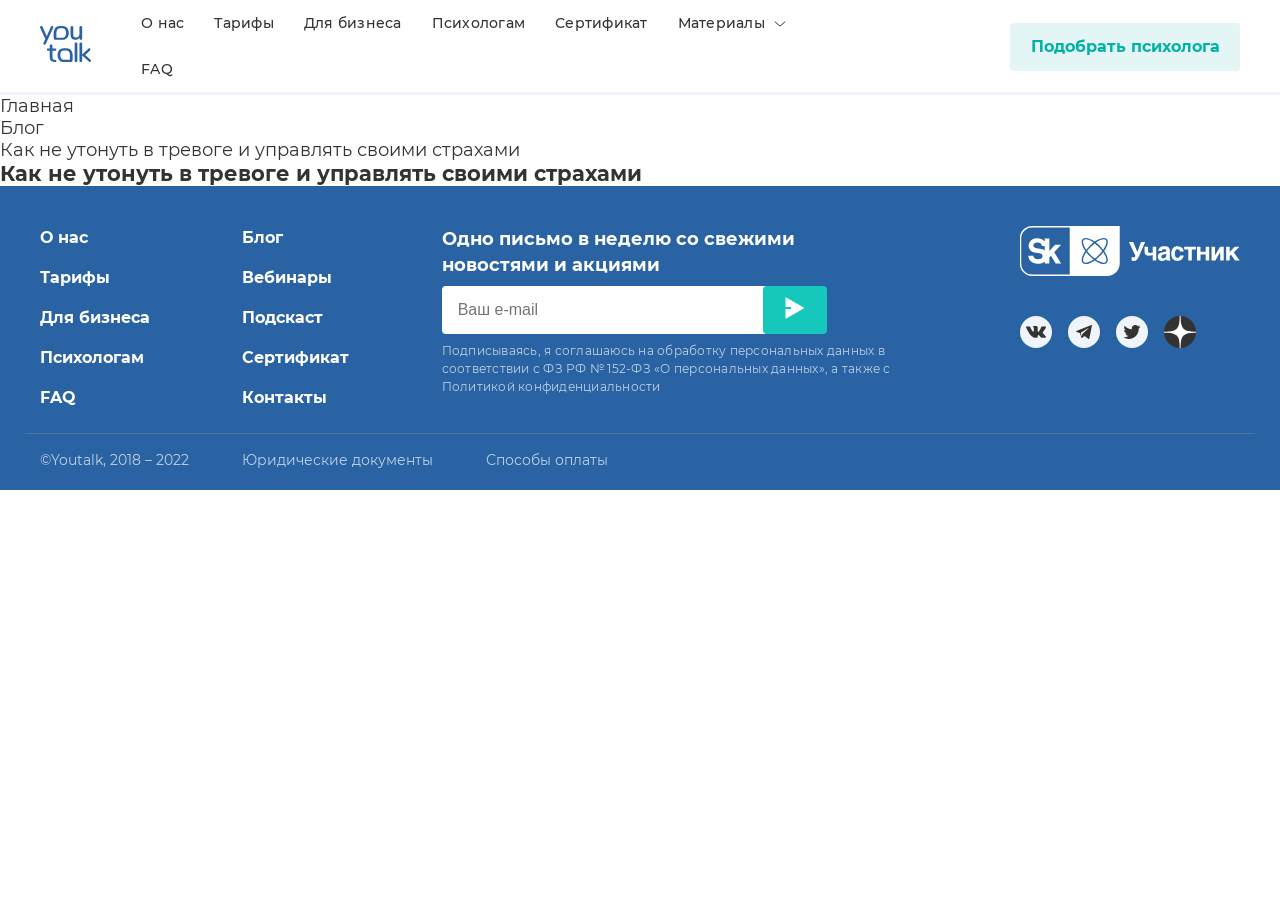
==== article_page/index.html @ 8a942f4f "7" ====
<!DOCTYPE html>
<html lang="ru">
  <head>
    <meta charset="UTF-8" />
    <meta http-equiv="X-UA-Compatible" content="IE=edge" />
    <meta name="viewport" content="width=device-width, initial-scale=1.0" />
    <link rel="stylesheet" href="fonts/fonts.css">
    <link rel="stylesheet" href="styles/global.css">
    <link rel="stylesheet" href="styles/style.css">
    <title>You Talk - блог о психологии</title>
  </head>
  <body>
    <header> 
      <div class="header-container content-container">
        <a href="#" class="header-logo">
        <img src="./images/logo.svg" alt="Логотип" class="header-logo__img">
      </a>
      <nav class="navigation__link-list">
        <ul class="link-list">
          <li class="link-list__item">
            <a href="#" class="link-list__link">О нас</a>
          </li>
          <li class="link-list__item">
            <a href="#" class="link-list__link">Тарифы</a>
          </li>
          <li class="link-list__item">
            <a href="#" class="link-list__link">Для бизнеса</a>
          </li>
          <li class="link-list__item">
            <a href="#" class="link-list__link">Психологам</a>
          </li>
          <li class="link-list__item">
            <a href="#" class="link-list__link">Сертификат</a>
          </li>
          <li class="link-list__item item-btn">
            <a href="#" class="link-list__link ">Материалы</a>
            <img src="./images/arrow-down.svg" alt="" class="link-list__arrow-down">
          </li>
          <li class="link-list__item">
            <a href="#" class="link-list__link">FAQ</a>
          </li>
        </ul>
      </nav>
      <button class="burger-btn" aria-label="Открыть">
        <img src="./images/burger-icon.svg" alt="" class="burger-icon">
      </button>
      <a href="" class="header-btn">Подобрать психолога</a>
      </div>
    </header>
    <section class="content-section">
      <article class="article-section">
        <div class="article-section__nav-text">
          <p class="article__nav-text">Главная</p>
          <p class="article__nav-text">Блог</p>
          <p class="article__nav-text">Как не утонуть в тревоге и управлять своими страхами</p>
        </div>
        <h1 class="article-section__title">Как не утонуть в тревоге и управлять своими страхами</h1>
      </article>
      <aside class="aside__section"></aside>
    </section>
    <footer class="footer">
      <div class="footer__content-container content-container">
        <div class="link-list-box left-link-list-box">
          <ul class="footer-link-list">
            <li class="link-list__item footer-link">
              <a href="#" class="footer__link">О нас</a>
            </li>
            <li class="link-list__item footer-link">
              <a href="#" class="footer__link">Тарифы</a>
            </li>
            <li class="link-list__item footer-link">
              <a href="#" class="footer__link">Для бизнеса</a>
            </li>
            <li class="link-list__item footer-link">
              <a href="#" class="footer__link">Психологам</a>
            </li>
            <li class="link-list__item footer-link">
              <a href="#" class="footer__link">FAQ</a>
            </li>
          </ul>
        </div>
        <div class="link-list-box last-link-list-box">
          <ul class="footer-link-list">
            <li class="link-list__item footer-link">
              <a href="#" class="footer__link">Блог</a>
            </li>
            <li class="link-list__item footer-link">
              <a href="#" class="footer__link">Вебинары</a>
            </li>
            <li class="link-list__item footer-link">
              <a href="#" class="footer__link">Подскаст</a>
            </li>
            <li class="link-list__item footer-link">
              <a href="#" class="footer__link">Сертификат</a>
            </li>
            <li class="link-list__item footer-link">
              <a href="#" class="footer__link">Контакты</a>
            </li>
          </ul>
        </div>
        <div class="mail-box">
          <h3 class="footer-title">Одно письмо в неделю со свежими новостями и акциями</h3>
          <form class="email-form">
            <div class="form-group">
              <input type="email" id="email" name="email" placeholder="Ваш e-mail" required>
              <button class="footer-submit-btn" type="submit">
                <img class="input-img" src="./images/footer-btn.svg" alt="">
              </button>
            </div>
          </form>
          <p class="footer-text">Подписываясь, я соглашаюсь на обработку персональных данных в соответствии с ФЗ РФ № 152-ФЗ «О персональных данных», а также с Политикой конфиденциальности</p>
          </div>
        <div class="about-us">
          <div class="about-us__logo-box">
            <img src="./images/footer-logo.svg" alt="Логотип" class="logo-box__img">
            <img src="./images/logo-box__text.svg" alt="" class="logo-box__text">
          </div>
          <div class="about-us__social-medias">
            <img src="./images/logo-vk.svg" alt="Логотип ВКонтакте" class="social-medias__logo">
            <img src="./images/logo-tg.svg" alt="Логотип Телеграм" class="social-medias__logo">
            <img src="./images/logo-twitter.svg" alt="Логотип Твиттер" class="social-medias__logo">
            <img src="./images/logo-yandex.svg" alt="Логотип Яндекс" class="social-medias__logo">
          </div>
        </div>
      </div>
      <div class="bottom-box content-container">
          <a href="#" class="bottom-box__text">©Youtalk, 2018 – 2022</a>
          <a href="#" class="bottom-box__text">Юридические документы</a>
          <a href="#" class="bottom-box__text">Способы оплаты</a>
        </div>
    </footer>
  </body>
</html>
---- article_page/fonts/fonts.css ----
@font-face {
  font-family: "Montserrat";
  src:
    url(./Montserrat-Regular.ttf) format('truetype');
  font-weight: 400;
  font-display: swap;
}

@font-face {
  font-family: "Montserrat";
  src:
    url(./Montserrat-Medium.ttf) format('truetype');
  font-weight: 500;
  font-display: swap;
}

@font-face {
  font-family: "Montserrat";
  src:
    url(./Montserrat-SemiBold.ttf) format('truetype');
  font-weight: 600;
  font-display: swap;
}

@font-face {
  font-family: "Montserrat";
  src:
    url(./Montserrat-Bold.ttf) format('truetype');
  font-weight: 700;
  font-display: swap;
}

@font-face {
  font-family: "Montserrat";
  src:
    url(./Montserrat-Black.ttf) format('truetype');
  font-weight: 800;
  font-display: swap;
}
---- article_page/styles/global.css ----
*,
*::before,
*::after {
  box-sizing: border-box;
}


h1,
h2,
h3,
h4,
h5,
h6,
p,
ul,
ol,
li,
blockquote {
  margin: 0;
  padding: 0;
}

a {
  color: inherit;
}

button {
  font: inherit;
}
---- article_page/styles/style.css ----
:root {
  --text-color: #333333;
}

body {
  font-family: "Montserrat", Arial, Helvetica, sans-serif;
  font-size: 18px;
  color: var(--text-color, #333333);
  margin: 0 auto;
}

.burger-btn {
  display: none;
}
.content-container {
  max-inline-size: 1230px;
  margin: 0 auto;
  padding-right: 15px;
  padding-left: 15px;
}

header {
  border-bottom: 3px solid #EFF5FB;
}

.header-container {
  margin-top: 16px;
  display: flex;
  flex-direction: row;
  align-items: center;
  padding-bottom: 14px;
  color: var(--text-color, #333333);
}

.header-logo__img {
  max-height: 36px;
  padding-right: 50px;
}

.link-list {
  display: flex;
  flex-direction: row;
  align-items: center;
  gap: 30px;
  white-space: nowrap;
  flex-wrap: wrap;
  margin-right: 166px;
}

.link-list__arrow-down {
  max-width: 14px;
  margin-left: 8px;
}

.link-list__item {
  display: flex;
  text-align: start;
  list-style-type: none;
}

.link-list__link {
  font-size: 14px;
  font-weight: 500;
  color: var(--text-color, #333333);
  text-decoration: none;
  line-height: 114%;
  letter-spacing: 0.25px;
}

.item-btn {
  display: flex;
  flex-direction: row;
  align-items: center;
}

.header-btn {
  min-width: 230px;
  height: 48px;
  background-color: #E3F5F5;
  color: #03B2A5;
  text-decoration: none;
  display: flex;
  align-items: center;
  justify-content: center;
  font-size: 16px;
  font-weight: 700;
  border-radius: 4px;
}

/* .first-section {
  margin-bottom: 96px;
  position: relative;
}

.first-section__nav-text {
  display: flex;
  flex-direction: row;
  align-items: center;
  justify-content: center;
  max-width: 110px;
  margin-bottom: 31px;
  padding: 10px 0px 0px 8px;
  gap: 20px;
}

.navigation-text {
  color: rgba(51, 51, 51, 0.7);
  font-size: 12px;
  font-weight: 500;
  letter-spacing: 0.25px;
  line-height: 18px;
}

.main-text {
  position: relative;
  display: flex;
  flex-direction: row;
  align-items: center;
  justify-content: flex-end;
  margin-right: 8px;
}
.main-text:first-child::after {
  content: '';
  background-image: url(../images/Arrow-left.svg);
  display: block;
  width: 16px;
  height: 16px;
  position: absolute;
  left: 55px;
}
.navigation-img-left {
  display: block;
  min-block-size: 16px;
  min-inline-size: 16px;
}

.first-section__title {
  font-size: 48px;
  line-height: 56px;
  color: var(--text-color, #333333);
  font-weight: 700;
  padding-left: 2px;
  margin-bottom: 32px;
}

.first-section__btn-box {
  display: flex;
  flex-direction: row;
  align-items: center;
  column-gap: 7px;
  row-gap: 5px;
  margin-bottom: 24px;
  white-space: nowrap; 
  flex-wrap: wrap
}

.bnt-box__link {
  display: inline-flex;
  flex-direction: row;
  align-items: center;
  justify-content: center;
  min-width: min-content;
  height: 32px;
  font-size: 14px;
  color: var(--text-color, #333333);
  line-height: 20px;
  font-weight: 600;
  border-radius: 24px;
  border: 1px solid #C1C5CD;
  background-color: white;
  padding: 0px 7.5px;
  cursor: pointer;
}

.bnt-box__link:active {
  border: 2px solid #16C8BB;
}

.active-btn {
  border: 2px solid #16C8BB;
}

.btn-box__smile {
  width: 18px;
  height: 18px;
  margin-right: 5px;
}

.cards-box__big-cards {
  display: grid;
  grid-template-columns: repeat(2, 1fr);
  column-gap: 24px;
}

.cards-box__small-cards {
  display: grid;
  grid-template-columns: repeat(3, 1fr);
  gap: 24px;
}

.first-section__cards-box {
  width: 100%;
  display: grid;
  gap: 20px;
  margin-bottom: 56px;
}

.card {
  border-radius: 16px;
}

.bigger-card {
  max-width: 588px;
}

.smaller-card {
  max-width: 384px;
  height: 475px;
}
.card-img {
  background-position: bottom;
  background-repeat: no-repeat;
  background-size: cover;
  min-height: 260px;
  border-top-left-radius: 16px;
  border-top-right-radius: 16px;
  padding-left: 8px;
  padding-top: 8px;
}
.card-img1 {
  background-image: url(../images/card1.png);
}
.card-img2 {
  background-image: url(../images/card2.png);
}
.card-img3 {
  background-image: url(../images/card3.png);
}
.card-img4 {
  background-image: url(../images/card4.png);
}
.card-img5 {
  background-image: url(../images/card5.png);
}
.card-img6 {
  background-image: url(../images/card6.png);
}
.card-img7 {
  background-image: url(../images/card7.png);
}
.card-img8 {
  background-image: url(../images/card8.png);
}

.card-tag {
  display: flex;
  flex-direction: row;
  align-items: center;
  background-color: rgba(255, 255, 255, 0.7);
  border: 1px solid #C1C5CD;
  border-radius: 24px;
  color: var(--text-color, #333333);
  font-size: 14px;
  font-weight: 600;
  padding: 5px 8px;
  width: fit-content;
  margin-bottom: 10px;
}

.card-title {
  color: var(--text-color, #333333);
  font-size: 18px;
  font-weight: 700;
  line-height: 26px;
  margin-bottom: 4px;
}

.card-description {
  padding: 16px 16px 0px;
  margin-bottom: 4px;
  border-bottom: 1px solid #DEDEDE;
  border-left: 1px solid #DEDEDE;
  border-right: 1px solid #DEDEDE;
  border-bottom-left-radius: 14px;
  border-bottom-right-radius: 14px;
  background-color: #fff;
  display: flex;
  flex-direction: column;
  justify-content: space-between;
  max-height: 240px;
}

.big-card-description {
  min-height: 240px;
}
.small-card {
  min-height: 216px;
}
 */


/* .small-card-text {
  display: -webkit-box;
  -webkit-line-clamp: 3;
  -webkit-box-orient: vertical;
  overflow: hidden;
  text-overflow: ellipsis;
} */

/* .not-main-text {
  font-size: 12px;
  letter-spacing: 0.25px;
  line-height: 18px;
  font-weight: 400;         
}

.card-author {
  color: #494949;
  margin-bottom: 8px;
  display: -webkit-box;
  -webkit-line-clamp: 1; 
  -webkit-box-orient: vertical;
  overflow: hidden;
  text-overflow: ellipsis;
}

.card-text {
  font-size: 14px;
  color: var(--text-color, #333333);
  line-height: 20px;
  cursor: pointer;
}

.card-text__upper {
  text-transform: uppercase;
}

.card-data {
  color: #868686;
  margin-bottom: 16px;
}

.first-section__btn {
  display: block;
  place-items: center;
  margin: 0 auto;
  color: white;
  font-size: 16px;
  line-height: 24px;
  font-weight: 700;
  background-color: #35B3A9;
  width: 182px;
  height: 48px;
  border-radius: 4px;
  text-align: center;
  border: none;
  cursor: pointer;
}

.first-section__bgc {
  position: absolute;
  z-index: -1;
  top: 400px;
  width: 100%;
} */
.footer {
  background-color: #2963A3;
  width: 100%;
  margin: 0 auto;
  display: flex;
  flex-direction: column;
}

.footer__content-container {
  width: 100%;
  padding-top: 40px;
  margin-bottom: 26px;
  display: flex;
  flex-direction: row;
  justify-content: space-between;
  
}

.link-list-box {
  max-width: 112px;
}

.footer-link-list {
  display: flex;
  flex-direction: column;
  align-items: flex-start;
  padding-top: 2px;
  gap: 21px;
}

.footer__link {
  color: white;
  text-decoration: none;
  font-size: 16px;
  font-weight: 700;
}

.mail-box {
  max-width: 486px;
}

.footer-title {
  max-width: 365px;
  font-size: 18px;
  text-align: left;
  font-weight: 700;
  line-height: 26px;
  color: white;
  margin-bottom: 8px;
}

.email-form {
  max-width: 100%;
  margin-bottom: 8px;
}

.form-group {
  position: relative;
  display: flex;
  width: 355px;
  height: 48px;
  border-radius: 4px;
}

input[type="email"] {
  flex: 1;
  padding-left: 16px;
  border: none;
  border-right: none;
  border-radius: 4px 0 0 4px;
  font-size: 16px;
  cursor: pointer;
}

.footer-submit-btn {
  position: absolute;
  right: -30px;
  width: 64px;
  height: 48px;
  background: #16C8BB;
  color: white;
  border: none;
  border-radius: 4px;
  cursor: pointer;
  font-size: 16px;
  transition: background 0.3s;
  padding-inline: 0px;
}

.footer-text {
  font-size: 12px;
  line-height: 18px;
  letter-spacing: 0.25px;
  color: rgba(255, 255, 255, 0.7);
}

.about-us {
  display: flex;
  flex-direction: column;
}

.about-us__logo-box {
  display: flex;
  flex-direction: row;
  justify-content: start;
  align-items: center;
  margin-bottom: 40px;
}

.logo-box__img {
  max-width: 100px;
  min-height: 50px;
  margin-right: 8px;
}

.input-img {
  width: 19.46px;
  height: 21.31px;
}

.logo-box__text {
  max-width: 112px;
}
.about-us__social-medias {
  display: flex;
  flex-direction: row;
  align-items: center;
}

.social-medias__logo {
  max-width: 32px;
  max-height: 32px;
  margin-right: 16px;
  cursor: pointer;
}

.bottom-box {
  width: 100%;
  padding-top: 14px;
  margin-bottom: 20px;
  border-top: 1px solid rgba(157, 157, 157, 0.3);
}

.bottom-box__text {
  margin-right: 48px;
  text-decoration: none;
  color: rgba(255, 255, 255, 0.7);
  font-size: 14px;
  line-height: 20px;
}

/* @media (max-width: 1024px){
  *, *::before, *::after {
    box-sizing: content-box;
  } 
  .content-container {
    max-inline-size: 960px;
  }
  .header-logo__img {
    max-height: 36px;
    padding-right: 32px;
  }
  .link-list {
    gap: 16px;
    margin-right: 33px;
  }
  .first-section__nav-text {
    margin-bottom: 39px;
    padding: 12px 0px 0px;
  }
  .link-list__arrow-down {
    margin-left: 2px;
  }
  .first-section {
    margin-bottom: 60px;
  }
  .first-section__title { 
    margin-bottom: 30px;
  }
  .first-section__btn-box {
    margin-bottom: 20px;
  }
  .first-section__cards-box {
    row-gap: 19px;
    margin-bottom: 34px;
  }
  .card-author {
    display: -webkit-box;
    -webkit-line-clamp: 1;   
    -webkit-box-orient: vertical;
    overflow: hidden;
    text-overflow: ellipsis;
  }
  .card-img {
    min-height: 250px;
  }
  .small-card-img {
    min-height: 198px;
  }
  .big-card-description {
    min-height: 225px;
  }
  .card-description {
    padding-top: 18px;
  }
  .bigger-card {
    max-width: 468px;
    min-height: 499px;
  }
  .smaller-card {
    max-width: 304px;
    max-height: 458px;
  }
  br {
    display: none;
  }
  .small-card {
    min-height: 232px;
    padding-top: 16px;
  }
  .small-card-title {
    max-width: 272px;
    
  }
  .small-card-text {
    max-width: 272px
  }
  .first-section__btn {
    margin: 0 auto;
    margin-bottom: 0px;
    width: 170px;
    height: 46px;
  }
  .first-section__bgc {
    display: none;
  }
  .footer__content-container {
    justify-content: start;
    max-inline-size: 980px;
    margin-bottom: 10px;
  }
  .footer-link-list {
    gap: 5px;
  }
  .left-link-list-box {
    padding-right: 30px;
    margin-left: 10px;
  }
  .last-link-list-box {
    margin-right: 20px;
  }
  .footer-link {
    padding-left: 4px;
    margin-bottom: 16px;
  }
  .footer__link {
    min-width: 111px;
  }
  .footer-title {
    margin-bottom: 7px;
  }
  .mail-box {
    max-width: 450px;
    margin-right: 21px;
  }
  .footer-submit-btn {
    height: 46px;
  }
  .logo-box__text {
    padding-top: 4px;
  }
  .footer-text {
    max-width: 450px;
  }
  .form-group {
    width: 354px;
  }
} */

/* @media (max-width: 991px) {
  *, *::before, *::after {
    box-sizing: border-box;
  } 
  body {
    margin: 0 auto;
  }
  header {
    padding-top: 17px;
  }
  .content-container {
    max-width: 100%;
    margin: 0 auto;
    padding-left: 15px;
    padding-right: 15px;
  }
  .header-btn {
    display: none;
  }
  .navigation__link-list {
    display: none;
  }
  .burger-btn {
    display: block;
    border: none;
    background-color: white;
  }
  .burger-icon {
    width: 18px;
    height: 18px;
    cursor: pointer;
  }
  .first-section__btn-box {
    max-width: 653px;
  }
  .first-section__nav-text {
    margin-bottom: 40px;
  }
  
  .first-section__btn {
    margin-bottom: 54px;
  }
  .footer__content-container {
    padding-top: 34px;
    align-items: start;
    margin-bottom: 24px;
    flex-wrap: wrap;
    justify-content: start;
  }
  .footer-link {
    padding-left: 0px;
    margin-bottom: 18px;
  }
  .email-form {
    max-width: 384px;
  }
  .about-us {
    padding-left: 0px;
  }
  .bottom-box {
    padding-bottom: 24px;
  }
} */
/* @media (max-width: 768px) {
  .header-container {
    padding-top: 4px;
    justify-content: space-between;
  }
  .content-container {
    max-inline-size: 728px;
  }
  .header-logo__img {
    padding: 0px;
  }
  .header-btn {
    display: none;
  }
  .navigation__link-list {
    display: none;
  }
  .burger-btn {
    display: block;
    padding: 0px;
    padding-right: 11px;
    border: none;
    background-color: white;
  }
  .burger-icon {
    width: 18px;
    height: 18px;
    cursor: pointer;
  }
  .first-section {
    margin-bottom: 54px;
  }
  .first-section__title {
    padding: 0px;
  }
  .first-section__nav-text {
    padding: 0px;
    padding-top: 14px;
    margin-bottom: 41px;
  }
  .first-section__btn-box {
    margin-bottom: 22px;
  }
  .cards-box__big-cards {
    grid-template-columns: 1fr;
    gap: 19px;
  }
  .bigger-card {
    max-width: 728px;
    min-height: 599px;
  }
  .card-img {
    min-height: 395px;
  }
  .card-description {
    margin-bottom: 0px;
  }
  .big-card-description {
    padding-top: 16px;
    min-height: 179px;
  }
  .cards-box__small-cards {
    grid-template-columns: repeat(2, 1fr);
    column-gap: 24px;
  }
  .smaller-card {
    max-width: 352px;
    max-height: 446px;
  }
  .small-card-img {
    min-height: 198px;
    min-width: 252px;
  }
  .small-card {
    min-height: 223px;
  }
  .small-card-title {
    max-width: 290px;
  }
  .small-card-text {
    max-width: 320px;
  }
  .link-list-box {
    margin-right: 30px;
    margin-bottom: 8px;
  }
  .top-text {
    min-width: 331px;
  }
  .last-link-list-box {
    margin-right: 20px;
  }
  .first-section__btn {
    margin-bottom: 0px;
    padding-inline: 0px;
    width: 180px;
  }
  .first-section__cards-box {
    gap: 24px;
  }
  .footer__content-container {
    padding-top: 36px;
    align-items: start;
    margin-bottom: 27px;
    flex-wrap: wrap;
    justify-content: start;
  }
  .link-list-box {
    margin: 0px;
  }
  .left-link-list-box {
    padding-right: 30px;
  }
  .last-link-list-box {
    padding-right: 26px;
  }
  .footer-link-list {
    gap: 3px;
  }
  .footer-link {
    padding-left: 0px;
    margin-bottom: 18px;
  }
  .mail-box {
    display: flex;
    flex-direction: column;
    margin-right: 0px;
  }
  .email-form {
    max-width: 384px;
  }
  .about-us {
    padding-top: 10px;
    padding-left: 0px;
  }
} */

/* @media (max-width: 728px) {
  body {
    overflow-x: hidden;
    overflow-y: auto;
  }
  header {
    padding-top: 10px;
  }
  .content-container {
    max-width: 100%;
  }
  .first-section__nav-text {
    margin-bottom: 34px;
  }
  .first-section__title {
    font-size: 32px;
    line-height: 40px;
    margin-bottom: 24px;
  }
  .first-section__btn-box {
    display: block;
    max-width: 100%;
    overflow-x: auto; 
    overflow-y: hidden; 
    white-space: nowrap;
    margin-bottom: 16px;
  }
  .bnt-box__link {
    display: inline-flex;
    align-items: center;
    justify-content: center;
    white-space: nowrap;
    vertical-align: middle;
  }
  .card {
    max-width: 100%;
    max-height: 466px;
  }
  .small-card {
    max-width: 100%;
  }
  .smaller-card {
    justify-self: normal;
  }
  .small-card-title {
    min-width: 100%;
  }
  .small-card-text {
    min-width: 100%;
  }
  .card-img {
    align-self: flex-start;
    min-height: 206px;
    overflow: hidden;
  }
  .card-description {
    min-height: 260px;
  }
  .fifth-card {
    display: none;
  }
  .sixth-card {
    display: none;
  }
  .seventh-card {
    display: none;
  }
  .eightht-card {
    display: none;
  }
  .link-list-box {
    margin-right: 10px;
  }
  .footer-link {
    margin-bottom: 16px;
  }
  .mail-box {
    max-width: 400px;
  }
  .email-form {
    margin-bottom: 12px;
  }
  .footer-text {
    margin-bottom: 32px;
    max-width: 468px;
  }
  .about-us__logo-box {
    margin-bottom: 20px;
  }
  .bottom-box {
    display: flex;
    flex-direction: column;
    gap: 24px;
    padding-bottom: 37px;
  }
} */
/* 
@media (max-width: 414px) {
  .left-link-list-box {
    margin-right: 150px;
  }
  .footer-submit-btn {
    right: -2px;
  }
  .card {
    width: 100%;
  }
  .mail-box {
    max-width: 100%
  }
  .form-group {
    width: 100%;
  }
  .card-description {
    max-width: 100%;
  }
  .card-img {
    max-width: 100%;
  }
   body {
    overflow-x: hidden;
    overflow-y: auto;
  }
  .content-container {
    max-inline-size: 100%;
    padding-right: 20px;
    padding-left: 20px;
  }
  .header-container {
    padding-top: 3px;
    padding-bottom: 10px;
  }
  .first-section__nav-text {
    margin-bottom: 34px;
  }
  .first-section__title {
    font-size: 32px;
    line-height: 40px;
    margin-bottom: 22px;
  }
  .header-logo__img {
    padding-left: 3px;
  }
  .burger-btn {
    padding-right: 14px;
  }
  .first-section__btn-box {
    display: block;
    max-width: 100%;
    overflow-x: auto; 
    overflow-y: hidden; 
    white-space: nowrap;
    margin-bottom: 14px;
    scrollbar-width: thin;
    scrollbar-color: rgba(0, 0, 0, 0.2) transparent;
  }
  .first-section__btn-box::-webkit-scrollbar-thumb {
    background-color: rgba(0, 0, 0, 0.2);
    backdrop-filter: blur(5px);
  }
  .first-section__btn-box::-webkit-scrollbar-thumb:hover {
    background-color: rgba(0, 0, 0, 0.2);
  }
  .bnt-box__link {
    display: inline-flex;
    align-items: center;
    justify-content: center;
    white-space: nowrap;
    vertical-align: middle;
    margin-right: 4px;
  }
  .first-section__cards-box {
    display: flex;
    flex-direction: column;
    gap: 16px;
    margin-bottom: 28px;
  }
  .cards-box__big-cards, .cards-box__small-cards {
    display: flex;
    flex-direction: column;
    gap: 16px;
  }
  .cards-box__small-cards {
    display: flex;
    flex-direction: column;
  }
  .card {
    max-width: 100%;
    max-height: 466px;
    min-height: 0px;
  }
  .small-card {
    max-width: 100%;
  }
  .smaller-card {
    justify-self: normal;
  }
  .small-card-title {
    min-width: 100%;
  }
  .small-card-text {
    min-width: 100%;
  }
  .card-img {
    align-self: flex-start;
    min-height: 206px;
    overflow: hidden;
  }
  .card-description {
    min-height: 242px;
  }
  .fifth-card {
    display: none;
  }
  .sixth-card {
    display: none;
  }
  .seventh-card {
    display: none;
  }
  .eightht-card {
    display: none;
  }
  .link-list-box {
    margin-right: 10px;
  }
  .footer__content-container {
    width: calc(100% - 40px);
  }
  .footer-link {
    margin-bottom: 16px;
  }
  .link-list-box {
    margin-bottom: 23px;
  }
  .left-link-list-box {
    padding-right: 0px;
    margin-right: 152px;
  }
  .last-link-list-box {
    padding-right: 0px;
    margin-right: 0px;
  }
  .mail-box {
    max-width: 400px;
  }
  .form-group {
    width: 365px;
  }
  .email-form {
    margin-bottom: 12px;
  }
  .footer-submit-btn {
    right: -10px;
  }
  .footer-text {
    margin-bottom: 31px;
    max-width: 375px;
  }
  .about-us__logo-box {
    margin-bottom: 20px;
  }
  .bottom-box {
    width: calc(100% - 40px);
    display: flex;
    flex-direction: column;
    gap: 24px;
    padding-bottom: 37px;
    margin-bottom: 0px;
  }
}

@media (max-width: 320px) {
  .content-container {
    max-width: 288px;
    padding: 0px;
    margin: 0px 15px;
  }
  header {
    padding-top: 2px;
  }
  .header-container {
    margin-top: 0px;
    padding-top: 8px;
    padding-bottom: 10px;
  }
  .header-logo__img {
    padding-left: 0px;
    padding-right: 216px;
  }
  .first-section__nav-text {
    padding-top: 16px;
    margin-bottom: 25px;
  }
  .first-section__title {
    font-size: 24px;
    line-height: 32px;
  }
  .first-section__btn-box {
    margin-bottom: 22px;
  }
  .card {
    align-self: center;
    max-width: 288px;
    min-height: 483px;
  }
  .card-description {
    padding-top: 8px;
    min-height: 260px;
  }
  .smaller-card {
    min-width: 0px;
  }
  .card-title {
    max-width: 256px;
  }
  .top-text {
    max-width: 256px;
    min-width: 0px;
  }
  .card-text {
    max-width: 256px;
    margin-bottom: 10px;
  }
  .small-card-title {
    min-width: 0px;
    max-width: 256px;
  }
  .card-data {
    font-size: 12px;
  }
  .first-section__btn{
    margin-bottom: 60px;
  }
  .footer__content-container {
    margin-top: 35px;
  }
  .left-link-list-box {
    margin-right: 58px;
  }
  .footer-text {
    margin-bottom: 8px;
    min-width: 288px;
  }
  .mail-box {
    margin-right: 0px;
  }
  .footer-submit-btn {
    display: none;
  }
  .mail-box {
    max-width: 288px;
  }
  .form-group {
    width: 100%
  }
  input[type="email"] {
    border-radius: 4px;
  }
  .about-us__social-medias {
    margin-bottom: 20px;
  }
  .bottom-box__text:first-of-type {
    margin-top: 20px;
  }
  .bottom-box {
    margin-bottom: 37px;
  }
} */
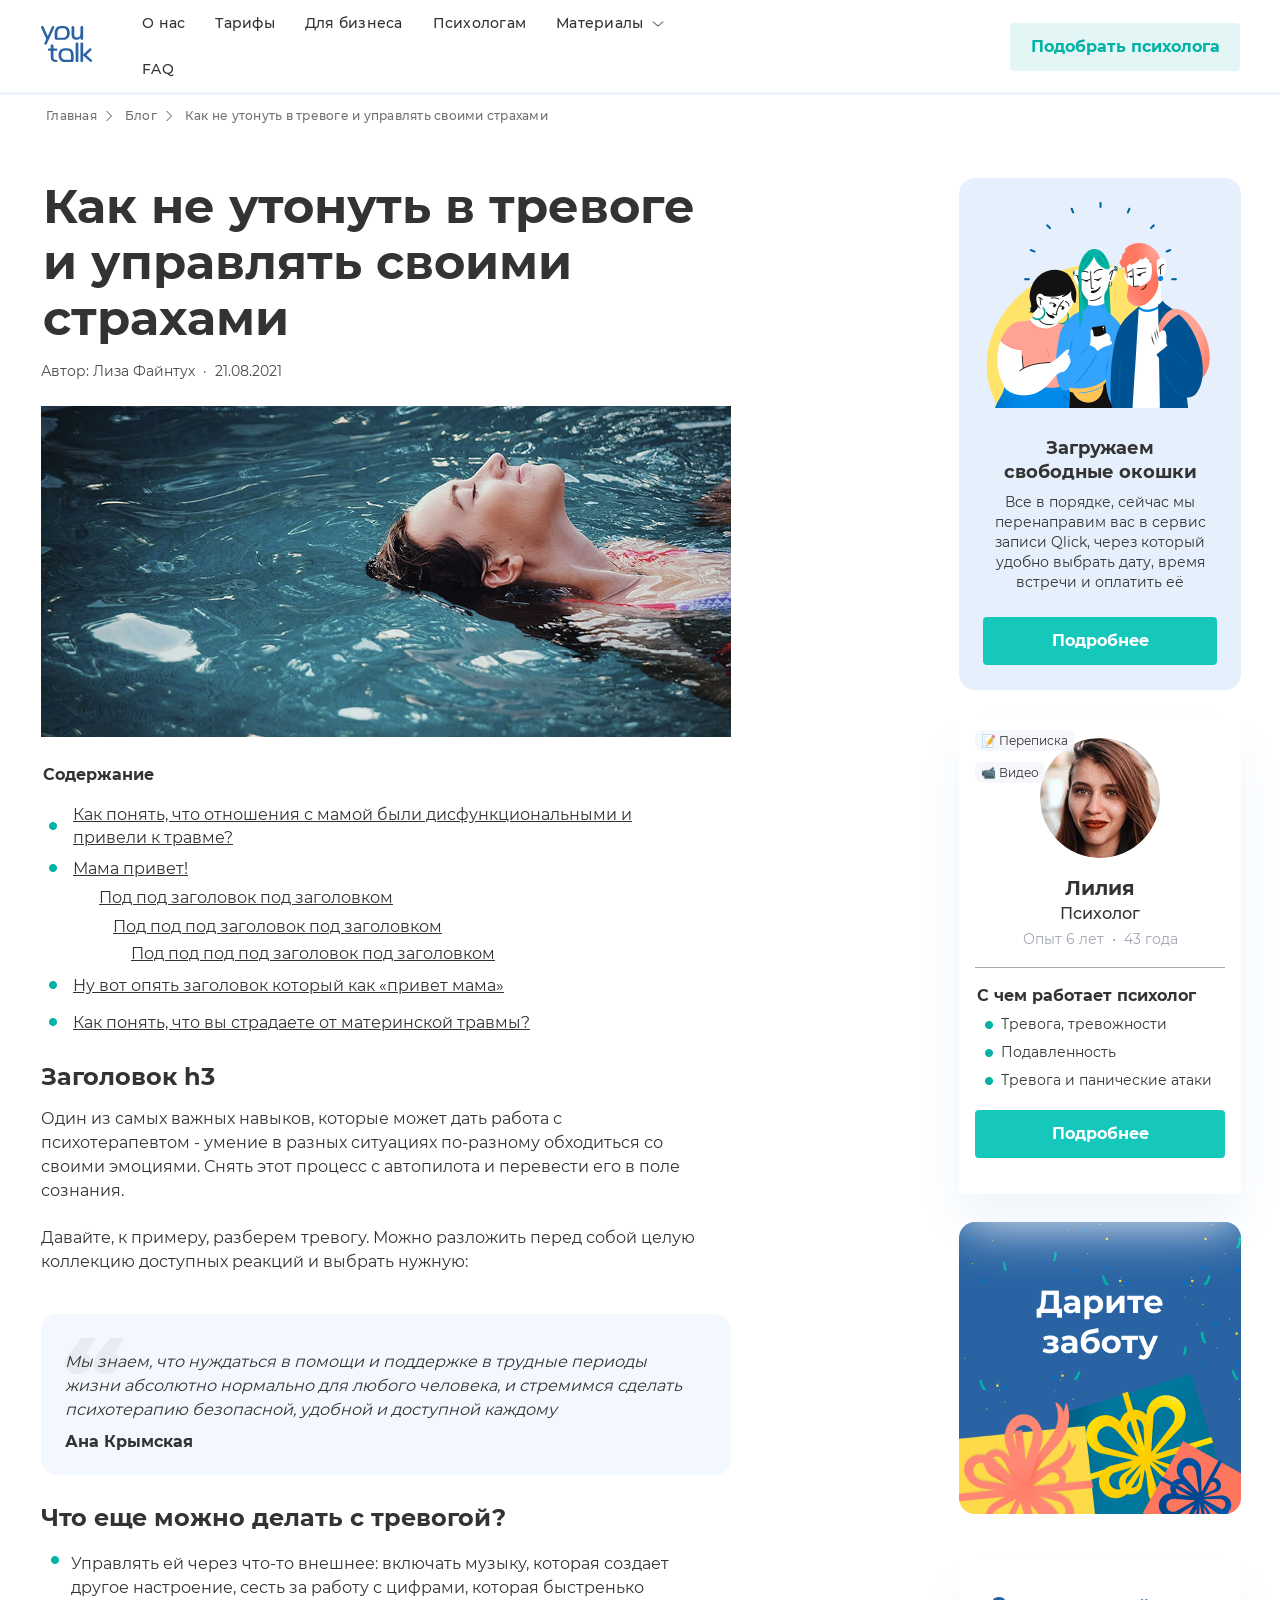
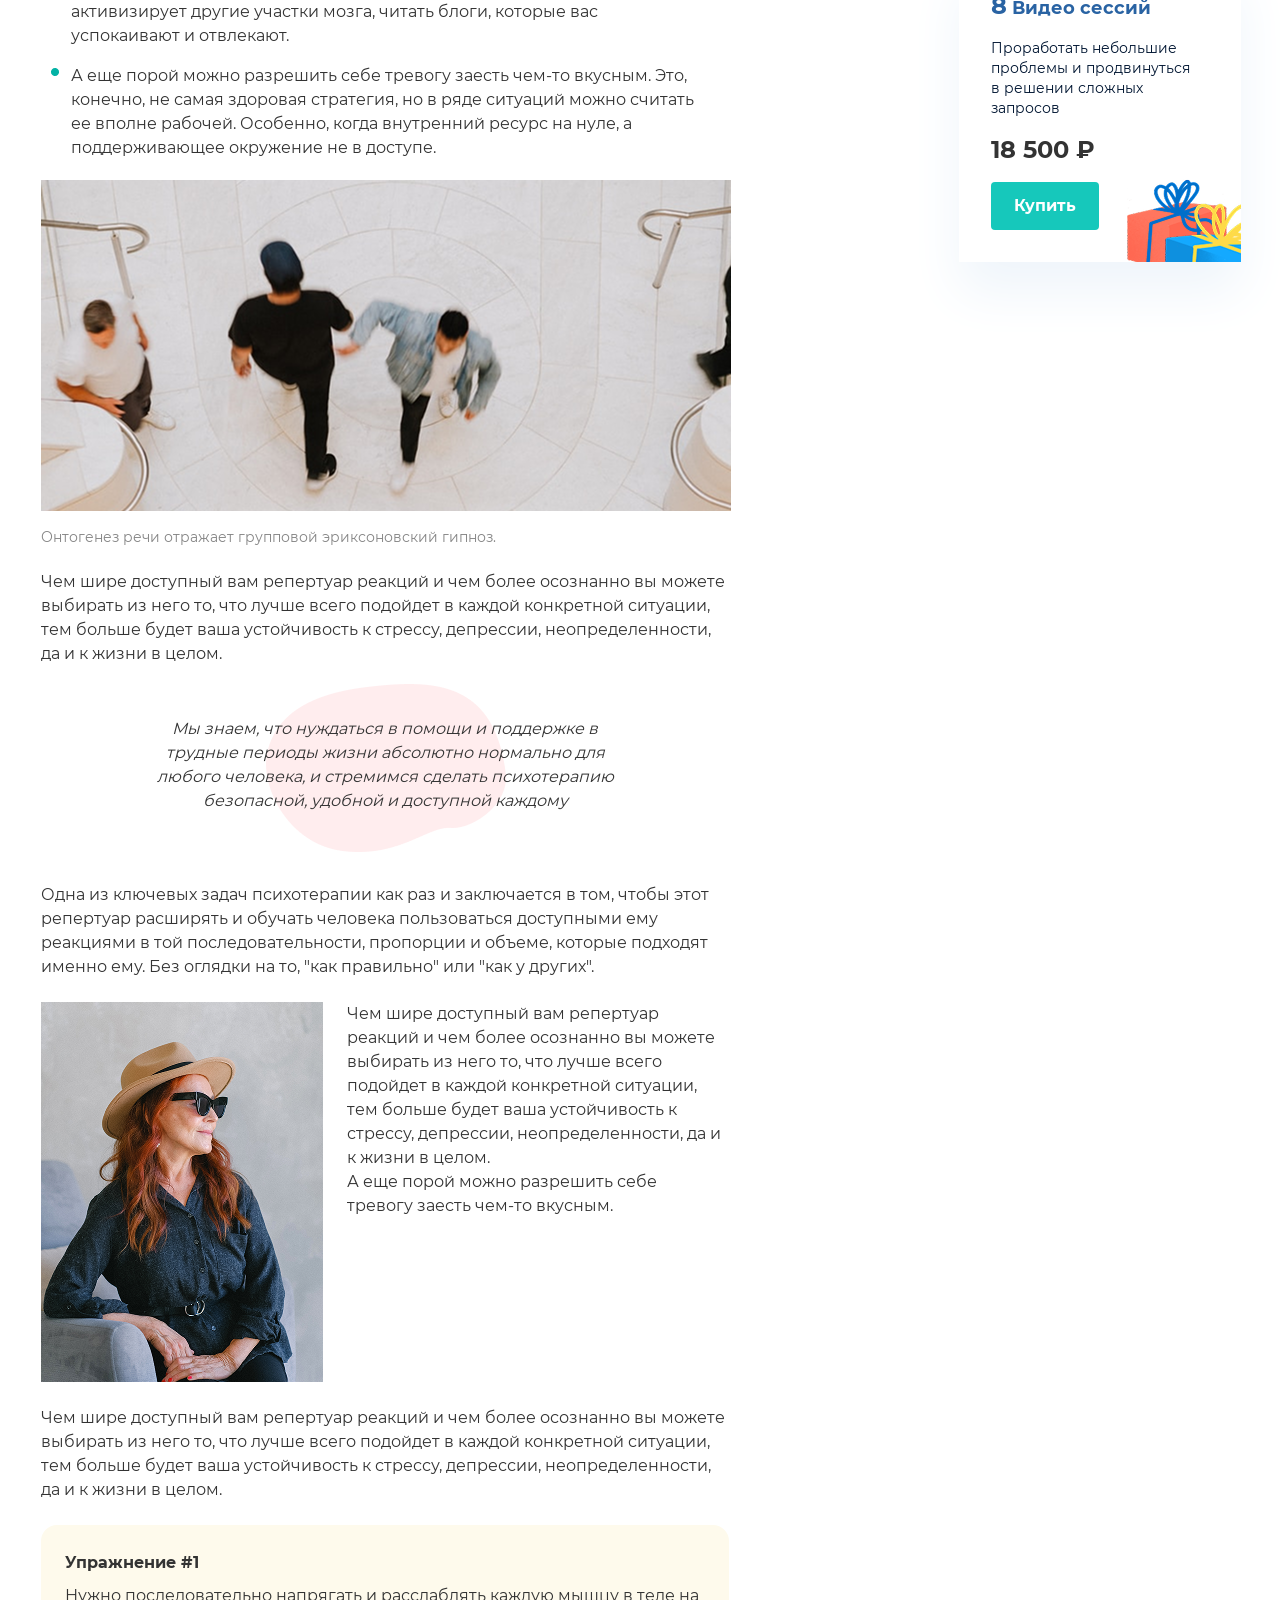
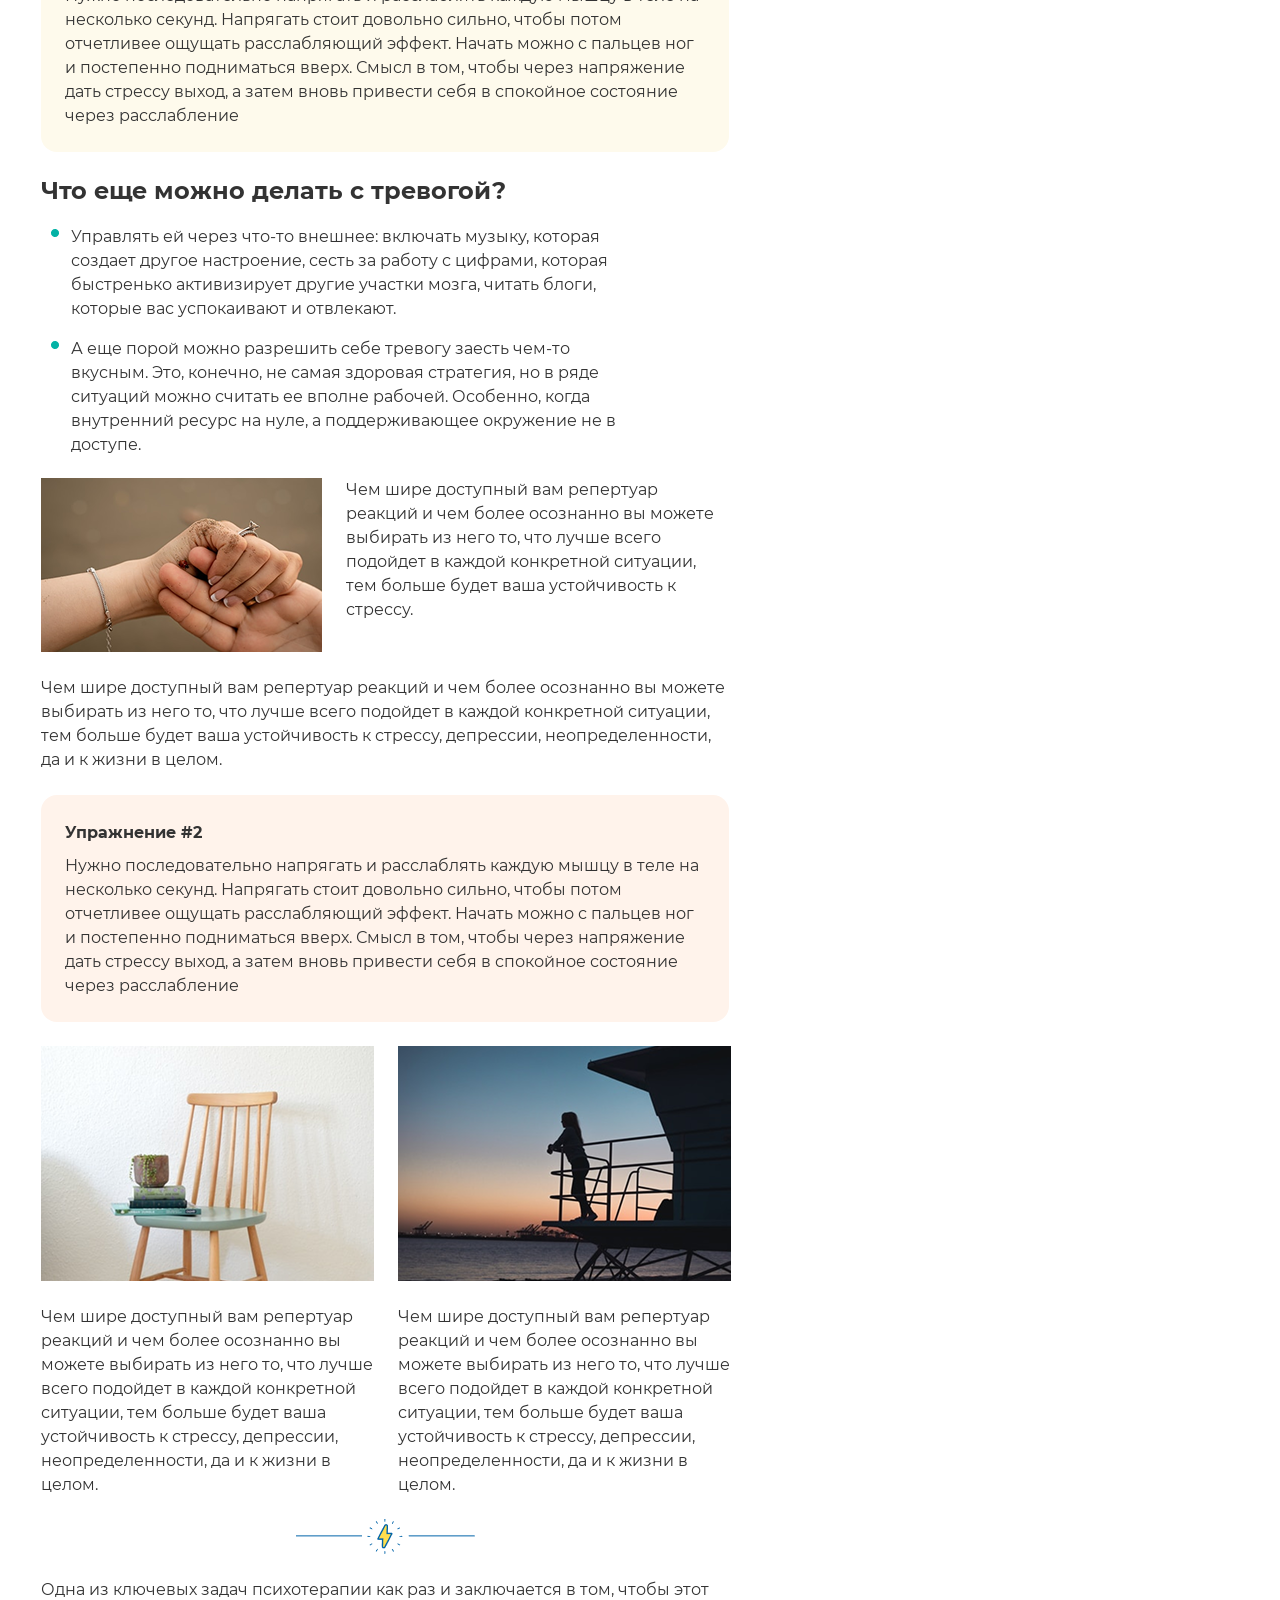
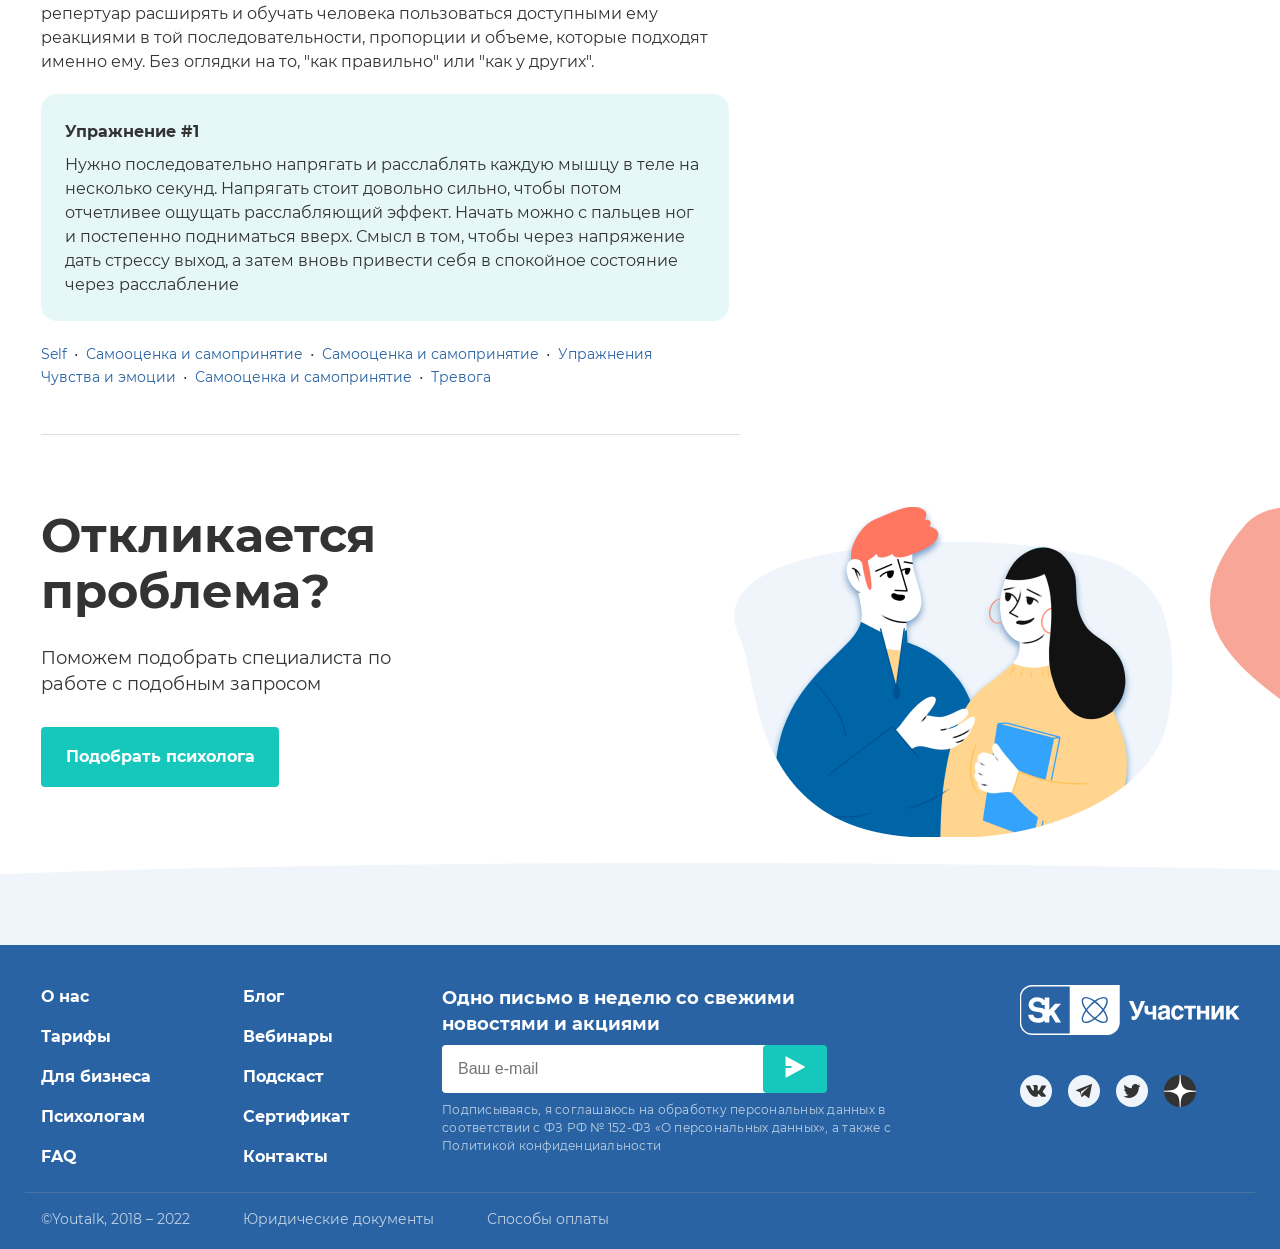
==== commit 351d0139: "8" ====
--- a/article_page/index.html
+++ b/article_page/index.html
@@ -29,9 +29,6 @@
           <li class="link-list__item">
             <a href="#" class="link-list__link">Психологам</a>
           </li>
-          <li class="link-list__item">
-            <a href="#" class="link-list__link">Сертификат</a>
-          </li>
           <li class="link-list__item item-btn">
             <a href="#" class="link-list__link ">Материалы</a>
             <img src="./images/arrow-down.svg" alt="" class="link-list__arrow-down">
@@ -47,18 +44,261 @@
       <a href="" class="header-btn">Подобрать психолога</a>
       </div>
     </header>
-    <section class="content-section">
-      <article class="article-section">
+    <div class="all-page content-container">
+      <div class="right-section">
+        <section class="content-section content-container">
+      <article class="article-section main-part">
         <div class="article-section__nav-text">
-          <p class="article__nav-text">Главная</p>
-          <p class="article__nav-text">Блог</p>
+          <p class="article__nav-text">Главная
+            <img src="./images/Arrow.png" alt="" class="article__nav-img">
+          </p>
+          <p class="article__nav-text article__second_nav_text">Блог
+            <img src="./images/Arrow.png" alt="" class="article__nav-img">
+          </p>
           <p class="article__nav-text">Как не утонуть в тревоге и управлять своими страхами</p>
         </div>
         <h1 class="article-section__title">Как не утонуть в тревоге и управлять своими страхами</h1>
+        <div class="about_article">
+          <p class="article-section__author">Автор: Лиза Файнтух</p>
+          <p class="article-section__dot">·</p>
+          <p class="article-section__date">21.08.2021</p>
+        </div>
+        
+        <img src="./images/Image.png" alt="" class="article-section__img">
       </article>
-      <aside class="aside__section"></aside>
-    </section>
+    </section>
+
+    <section class="about-page content-container">
+      <h2 class="about-page__title">Содержание</h2>
+     <ul class="about-page__list">
+      <li class="about-page__list-item">
+        <img src="./images/Ellipse-ist.png" alt="" class="list-item__marker">Как понять, что отношения с мамой были дисфункциональными и привели к травме?</li>
+      <li class="about-page__list-item">
+        <img src="./images/Ellipse-ist.png" alt="" class="list-item__marker">Мама привет!
+      </li>
+       <div class="about-page__small-text">
+          <ul class="about-page__second-item">
+          <li>Под под заголовок под заголовком</li>
+          <ul class="about-page__third-item">
+            <li>Под под под заголовок под заголовком</li>
+            <ul class="about-page__fourt-item">
+              <li>Под под под под заголовок под заголовком</li>
+            </ul>
+          </ul>
+        </ul>
+        </div>
+      <li class="about-page__list-item">
+        <img src="./images/Ellipse-ist.png" alt="" class="list-item__marker">Ну вот опять заголовок который как «привет мама»</li>
+      <li class="about-page__list-item last__list-item">
+        <img src="./images/Ellipse-ist.png" alt="" class="list-item__marker">Как понять, что вы страдаете от материнской травмы?</li>
+  </ul>
+    </section>
+
+    <section class="first-section content-container ">
+      <h3 class="first-section__title">Заголовок h3</h3>
+
+      <div class="text-block">
+        <p class="first-section__text">Один из самых важных навыков, которые может дать работа с психотерапевтом - умение в разных ситуациях по-разному обходиться со своими эмоциями.  Снять этот процесс с автопилота и перевести его в поле сознания.</p>
+
+        <p class="first-section__text">Давайте, к примеру, разберем тревогу. Можно разложить перед собой целую коллекцию доступных реакций и выбрать нужную:</p>
+      </div>
+
+      <div class="quote_block">
+        <img src="./images/quote.png" alt="" class="quote__img">
+        <p class="quote__text"><i>Мы знаем, что нуждаться в помощи и поддержке в трудные периоды жизни абсолютно нормально для любого человека, и стремимся сделать психотерапию безопасной, удобной и доступной каждому</i></p>
+        <p class="quote__author">Ана Крымская</p>
+      </div>
+    </section>
+
+    <section class="second-section content-container">
+      <h4 class="second-section__title">
+        Что еще можно делать с тревогой?
+      </h4>
+      <ul class="second-section__list">
+        <li class="second-section__list-item">
+          <img src="./images/Ellipse-ist.png" alt="" class="second-section__marker">
+          <span>Управлять ей через что-то внешнее: включать музыку, которая создает другое настроение, сесть за работу с цифрами, которая быстренько активизирует другие участки мозга, читать блоги, которые вас успокаивают и отвлекают.</span>
+        </li>
+        <li class="second-section__list-item">
+          <img src="./images/Ellipse-ist.png" alt="" class="second-section__marker">
+          <span>А еще порой можно разрешить себе тревогу заесть чем-то вкусным. Это, конечно, не самая здоровая стратегия, но в ряде ситуаций можно считать ее вполне рабочей. Особенно, когда внутренний ресурс на нуле, а поддерживающее окружение не в доступе.</span>
+        </li>
+      </ul>
+      <img src="./images/sec-2-pic.png" alt="" class="second-section__img">
+      <p class="second-section__img-description">Онтогенез речи отражает групповой эриксоновский гипноз. </p>
+
+      <p class="second-section__text">Чем шире доступный вам репертуар реакций и чем более осознанно вы можете выбирать из него то, что лучше всего подойдет в каждой конкретной ситуации, тем больше будет ваша устойчивость к стрессу, депрессии, неопределенности, да и к жизни в целом.</p>
+
+      <div class="second-section__text-block text-block">
+        <img src="./images/text-block__bgc-img.png" alt="" class="text-block__bgc-img">
+
+        <p class="text-block__text"><i>Мы знаем, что нуждаться в помощи и поддержке в трудные периоды жизни абсолютно нормально для любого человека, и стремимся сделать психотерапию безопасной, удобной и доступной каждому</i></p>
+      </div>
+
+      <p class="second-section__text">Одна из ключевых задач психотерапии как раз и заключается в том, чтобы этот репертуар расширять и обучать человека пользоваться доступными ему реакциями в той последовательности, пропорции и объеме, которые подходят именно ему. Без оглядки на то, "как правильно" или "как у других".</p>
+
+      <div class="second-section__img-block">
+        <img src="./images/woman.png" alt="" class="second-section__woman">
+        <p class="second-section__woman-text">Чем шире доступный вам репертуар реакций и чем более осознанно вы можете выбирать из него то, что лучше всего подойдет в каждой конкретной ситуации, тем больше будет ваша устойчивость к стрессу, депрессии, неопределенности, да и к жизни в целом. <br>
+А еще порой можно разрешить себе тревогу заесть чем-то вкусным. </p>
+      </div>
+
+      <p class="second-section__text">Чем шире доступный вам репертуар реакций и чем более осознанно вы можете выбирать из него то, что лучше всего подойдет в каждой конкретной ситуации, тем больше будет ваша устойчивость к стрессу, депрессии, неопределенности, да и к жизни в целом.</p>
+
+      <div class="second-section__ex1-block ex-block">
+        <h5 class="ex-block__title">Упражнение #1</h5>
+        <p class="ex-block__text">Нужно последовательно напрягать и расслаблять каждую мышцу в теле на несколько секунд. Напрягать стоит довольно сильно, чтобы потом отчетливее ощущать расслабляющий эффект. Начать можно с пальцев ног и постепенно подниматься вверх. Смысл в том, чтобы через напряжение дать стрессу выход, а затем вновь привести себя в спокойное состояние через расслабление</p>
+      </div>
+
+      <h4 class="second-section__title">
+        Что еще можно делать с тревогой?
+      </h4>
+      <ul class="second-section__list second-section__second-list">
+        <li class="second-section__list-item ">
+          <img src="./images/Ellipse-ist.png" alt="" class="second-section__marker">
+          <span>Управлять ей через что-то внешнее: включать музыку, которая создает другое настроение, сесть за работу с цифрами, которая быстренько активизирует другие участки мозга, читать блоги, которые вас успокаивают и отвлекают.</span>
+        </li>
+        <li class="second-section__list-item">
+          <img src="./images/Ellipse-ist.png" alt="" class="second-section__marker">
+          <span>А еще порой можно разрешить себе тревогу заесть чем-то вкусным. Это, конечно, не самая здоровая стратегия, но в ряде ситуаций можно считать ее вполне рабочей. Особенно, когда внутренний ресурс на нуле, а поддерживающее окружение не в доступе.</span>
+        </li>
+      </ul>
+
+      <div class="second-section__img-block">
+        <img src="./images/hands.png" alt="" class="second-section__woman">
+        <p class="second-section__woman-text">Чем шире доступный вам репертуар реакций и чем более осознанно вы можете выбирать из него то, что лучше всего подойдет в каждой конкретной ситуации, тем больше будет ваша устойчивость к стрессу.</p>
+      </div>
+
+       <p class="second-section__text">Чем шире доступный вам репертуар реакций и чем более осознанно вы можете выбирать из него то, что лучше всего подойдет в каждой конкретной ситуации, тем больше будет ваша устойчивость к стрессу, депрессии, неопределенности, да и к жизни в целом.</p>
+
+       <div class="second-section__ex2-block ex-block">
+        <h5 class="ex-block__title">Упражнение #2</h5>
+        <p class="ex-block__text">Нужно последовательно напрягать и расслаблять каждую мышцу в теле на несколько секунд. Напрягать стоит довольно сильно, чтобы потом отчетливее ощущать расслабляющий эффект. Начать можно с пальцев ног и постепенно подниматься вверх. Смысл в том, чтобы через напряжение дать стрессу выход, а затем вновь привести себя в спокойное состояние через расслабление</p>
+      </div>
+
+      <div class="second-section__photos-block">
+        <div class="second-section__photo-block photo-block">
+          <img src="./images/chair.png" alt="" class="photo-block__img">
+          <p class="photo-block__text">Чем шире доступный вам репертуар реакций и чем более осознанно вы можете выбирать из него то, что лучше всего подойдет в каждой конкретной ситуации, тем больше будет ваша устойчивость к стрессу, депрессии, неопределенности, да и к жизни в целом.</p>
+        </div>
+        <div class="second-section__photo-block photo-block">
+          <img src="./images/person.png" alt="" class="photo-block__img">
+          <p class="photo-block__text">Чем шире доступный вам репертуар реакций и чем более осознанно вы можете выбирать из него то, что лучше всего подойдет в каждой конкретной ситуации, тем больше будет ваша устойчивость к стрессу, депрессии, неопределенности, да и к жизни в целом.</p>
+        </div>
+        
+      </div>
+      <div class="block__under-photos">
+        <img src="./images/star.png" alt="" class="photos-block__img">
+      </div>
+
+      <p class="second-section__text last-text">Одна из ключевых задач психотерапии как раз и заключается в том, чтобы этот репертуар расширять и обучать человека пользоваться доступными ему реакциями в той последовательности, пропорции и объеме, которые подходят именно ему. Без оглядки на то, "как правильно" или "как у других".</p>
+
+      <div class="second-section__ex3-block ex-block">
+        <h5 class="ex-block__title">Упражнение #1</h5>
+        <p class="ex-block__text">Нужно последовательно напрягать и расслаблять каждую мышцу в теле на несколько секунд. Напрягать стоит довольно сильно, чтобы потом отчетливее ощущать расслабляющий эффект. Начать можно с пальцев ног и постепенно подниматься вверх. Смысл в том, чтобы через напряжение дать стрессу выход, а затем вновь привести себя в спокойное состояние через расслабление</p>
+      </div>
+
+      <div class="second-section__btn-box">
+          <button class="bnt-box__link">
+            Self
+          </button>
+          <span class="btn-box__dot">·</span>
+          <button class="bnt-box__link">Самооценка и самопринятие</button>
+          <span class="btn-box__dot">·</span>
+          <button class="bnt-box__link active-btn">Самооценка и самопринятие
+          </button>
+          <span class="btn-box__dot">·</span>
+          <button class="bnt-box__link">Упражнения</button>
+          <button class="bnt-box__link">Чувства и эмоции</button>
+          <span class="btn-box__dot">·</span>
+          <button class="bnt-box__link">Самооценка и самопринятие</button>
+          <span class="btn-box__dot">·</span>
+          <button class="bnt-box__link">Тревога</button>
+      </div>
+      <span class="second-section__line"></span>
+    </section>
+      </div>
+      <div class="left-section">
+        <aside class="aside__section">
+          <div class="aside-section__first-box aside-box">
+            <img src="./images/1.png" alt="" class="aside-section__first-img">
+            <p class="aside-section__first-title">Загружаем свободные окошки</p>
+            <p class="aside-section__first-text">Все в порядке, сейчас мы перенаправим вас в сервис записи Qlick, через который удобно выбрать дату,  время встречи и оплатить её</p>
+            <button class="ask-section__btn aside-section__btn">Подробнее</button>
+          </div>
+          <div class="aside-section__second-box aside-box">
+            <img src="./images/photo.png" alt="" class="aside-section__second-img">
+            <p class="aside-section__second-title">Лилия</p>
+            <p class="aside-section__second-text">Психолог</p>
+            <div class="aside-section__text-box">
+              <p class="text-box__opyt">Опыт 6 лет</p>
+              <p class="text-box__dot">•</p>
+              <p class="text-box__old">43 года</p>
+            </div>
+            <div class="aside-section__line"></div>
+            <div class="aside-section__second-bottom">
+              <p class="aside-section__ul-title">С чем работает психолог</p>
+            <ul class="aside-section__list">
+        <li class="aside-section__list-item ">
+          <img src="./images/Ellipse-ist.png" alt="" class="second-section__marker aside-section__marker">
+          <span>Тревога, тревожности</span>
+        </li>
+        <li class="aside-section__list-item ">
+          <img src="./images/Ellipse-ist.png" alt="" class="second-section__marker aside-section__marker">
+          <span>Подавленность</span>
+        </li>
+         <li class="aside-section__list-item">
+          <img src="./images/Ellipse-ist.png" alt="" class="second-section__marker aside-section__marker">
+          <span>Тревога и панические атаки</span>
+        </li>
+      </ul>
+            </div>
+            <button class="ask-section__btn aside-section__btn aside-section__second-btn ">Подробнее</button>
+      <div class="aside-section__bullet first-bullet">
+        <p class="text-bullet">📝 Переписка</p>
+      </div>
+      <div class="aside-section__bullet second-bullet">
+        <p class="text-bullet">📹 Видео</p>
+      </div>
+      
+
+          </div>
+          <div class="aside-section__third-box aside-box">
+            <img src="./images/gift.png" alt="" class="aside-section__thid-img">
+          </div>
+          <div class="aside-section__fourth-box aside-box">
+            <p class="aside-section__fourth-title"><span class="title_num">8</span> Видео сессий</p>
+            <p class="aside-section__fourth-text">Проработать небольшие проблемы и продвинуться в решении сложных запросов</p>
+            <p class="aside-section__fourth-price">18 500 ₽</p>
+            <button class="ask-section__btn aside-section__btn aside-section__buy-btn ">Купить</button>
+            <img src="./images/gifts.png" alt="" class="aside-section__fourth-img">
+          </div>
+      </div>
+        </aside>
+      </div>
+    </div>
+    <section class="third-section__ask-section">
+      <div class="third-section__content-container content-container">
+        <div class="ask-section__text-box">
+        <h6 class="ask-section__title">Откликается 
+проблема?</h6>
+        <p class="ask-section__text">Поможем подобрать специалиста по работе с подобным запросом</p>
+        <button class="ask-section__btn">Подобрать психолога</button>
+        
+      </div>
+      <div class="ask-section__img-box">
+        <img src="./images/ask.png" alt="" class="ask-section__img">
+      </div>
+      
+      </div>
+      <img src="./images/ask-sectyion__bgc.png" alt="" class="third-section__circle">
+
+      <img src="./images/bgc.png" class="third-section__bgc">
+      
+    </section>
+    
     <footer class="footer">
+      
       <div class="footer__content-container content-container">
         <div class="link-list-box left-link-list-box">
           <ul class="footer-link-list">
@@ -128,6 +368,8 @@
           <a href="#" class="bottom-box__text">Юридические документы</a>
           <a href="#" class="bottom-box__text">Способы оплаты</a>
         </div>
+
     </footer>
+    
   </body>
 </html>
--- a/article_page/styles/style.css
+++ b/article_page/styles/style.css
@@ -16,7 +16,7 @@
   max-inline-size: 1230px;
   margin: 0 auto;
   padding-right: 15px;
-  padding-left: 15px;
+  padding-left: 16px;
 }
 
 header {
@@ -44,7 +44,7 @@
   gap: 30px;
   white-space: nowrap;
   flex-wrap: wrap;
-  margin-right: 166px;
+  margin-right: 286px;
 }
 
 .link-list__arrow-down {
@@ -87,52 +87,622 @@
   border-radius: 4px;
 }
 
-/* .first-section {
-  margin-bottom: 96px;
-  position: relative;
-}
-
-.first-section__nav-text {
-  display: flex;
-  flex-direction: row;
-  align-items: center;
-  justify-content: center;
-  max-width: 110px;
-  margin-bottom: 31px;
-  padding: 10px 0px 0px 8px;
-  gap: 20px;
-}
-
-.navigation-text {
+.all-page {
+  display: flex;
+  flex-direction: row;
+  /* justify-content: space-between; */
+  
+   gap: 204px;
+}
+
+
+.content-section, .about-page, .first-section, .second-section {
+  padding-left: 0px;
+  max-width: 714px;
+}
+.aside__section {
+  max-width: 282px;
+  display: flex;
+  flex-direction: column;
+  gap: 24px;
+}
+.main-part {
+width: 700px;
+}
+.article-section__nav-text{
   color: rgba(51, 51, 51, 0.7);
   font-size: 12px;
   font-weight: 500;
   letter-spacing: 0.25px;
   line-height: 18px;
-}
-
-.main-text {
+  display: flex;
+  flex-direction: row;
+  align-items: center;
+  padding-left: 5px;
+  margin-top: 12px;
+  display: flex;
+  flex-direction: row;
+  margin-bottom: 45px;
+  padding-bottom: 8px;
+  gap: 8px;
+}
+
+.article__nav-text {
   position: relative;
   display: flex;
   flex-direction: row;
   align-items: center;
   justify-content: flex-end;
-  margin-right: 8px;
-}
-.main-text:first-child::after {
-  content: '';
-  background-image: url(../images/Arrow-left.svg);
+}
+.article__nav-img {
+  padding-left: 4px;
+}
+
+.article-section__title {
+  font-size: 48px;
+  line-height: 56px;
+  color: var(--text-color, #333333);
+  font-weight: 700;
+  padding-left: 2px;
+  margin-bottom: 16px;
+  max-width: 690px;
+}
+
+.about_article {
+  display: flex;
+  flex-direction: row;
+  gap: 8px;
+  color: #494949;
+  margin-bottom: 8px;
+  overflow: hidden;
+  font-size: 14px;
+  margin-bottom: 26px;
+}
+
+.article-section__img {
+  margin-bottom: 23px;
+}
+
+.about-page {
+  margin-bottom: 28px;
+}
+
+.about-page__title {
+  font-size: 16px;
+  color: var(--text-color, #333333);
+  font-weight: 700;
+  padding-left: 2px;
+  margin-bottom: 19px;
+}
+
+.about-page__list {
+  padding-left: 8px;
+  max-width: 650px;
+  list-style: none;
+  
+}
+
+.about-page__list-item {
+  display: flex;
+  flex-direction: row;
+  align-items: center;
+  gap: 16px;
+  font-size: 16px;
+  text-decoration: underline;
+  line-height: 23px;
+  margin-bottom: 8px;
+}
+
+.about-page__small-text {
+  font-size: 16px;
+  text-decoration: underline;
+  margin-bottom: 11px;
+}
+.about-page__second-item, .about-page__third-item, .about-page__fourt-item {
+  list-style: none;
+}
+
+.about-page__second-item {
+  padding-left: 50px;
+  
+}
+
+.about-page__third-item {
+  margin-top: 10px;
+  padding-left: 14px;
+}
+
+.about-page__fourt-item {
+  margin-top: 8px;
+  padding-left: 18px;
+}
+
+.last__list-item {
+  margin-top: 14px;
+}
+
+.first-section__title {
+  font-size: 24px;
+  margin-bottom: 16px;
+}
+
+.text-block {
+  margin-bottom: 40px;
+}
+
+.first-section__text {
+  width: 670px;
+  font-size: 16px;
+  line-height: 24px;
+  margin-bottom: 23px;
+}
+
+.quote_block {
+  position: relative;
+  background-color: #F3F7FE;
+  border-radius: 16px;
+  padding: 24px 45px 24px 24px;
+  max-width: 690px;
+  margin-bottom: 28px;
+}
+
+.quote__img {
+  position: absolute;
+}
+
+.quote__text {
+  padding-top: 12px;
+  font-size: 16px;
+  line-height: 24px;
+  margin-bottom: 10px;
+}
+
+.quote__author {
+  font-size: 16px;
+  font-weight: 700;
+}
+
+.second-section__title {
+  font-size: 24px;
+  margin-bottom: 20px;
+}
+
+
+.second-section__list {
+  list-style: none;
+  font-size: 16px;
+  max-width: 667px;
+  line-height: 24px;
+  margin-bottom: 20px;
+}
+
+.second-section__list-item {
+  padding-left: 10px;
+  display: flex;
+  flex-direction: row;
+  align-items: start;
+  margin-bottom: 16px;
+}
+
+.second-section__marker {
+  width: 8px;
+  height: 8px;
+  margin-top: 4px;
+  margin-right: 12px;
+}
+
+.second-section__img {
+  margin-bottom: 12px;
+}
+.second-section__img-description {
+  font-size: 14px;
+  color: #868686;
+  margin-bottom: 24px;
+}
+
+.second-section__text {
+  width: 685px;
+  font-size: 16px;
+  line-height: 24px;
+  margin-bottom: 23px;
+}
+
+.second-section__text-block {
+  max-width: 690px;
+  position: relative;
+  margin-bottom: 36px;
+}
+
+.second-section__text-block {
+  display: flex;
+  align-items: center;
+  justify-content: center;
+}
+.text-block__bgc-img {
+  position: absolute;
+  z-index: -1;
+  top: 50%;
+  left: 50%;
+  transform: translate(-50%, -50%);
+}
+
+.text-block__text {
+  padding: 28px 104px 34px 102px;
+  text-align: center;
+  line-height: 24px;
+  font-size: 16px;
+}
+
+.second-section__img-block {
+  display: flex;
+  flex-direction: row;
+  gap: 24px;
+  margin-bottom: 24px;
+}
+
+.ex-block__title {
+  font-size: 16px;
+  font-weight: 700;
+  margin-bottom: 12px;
+}
+.second-section__woman-text {
+  max-width: 378px;
+  font-size: 16px;
+  line-height: 24px;
+}
+
+.second-section__ex1-block {
+  background-color: #FEFAEC;
+}
+
+.ex-block {
+  max-width: 688px ;
+  border-radius: 16px;
+  padding: 28px 24px 24px 24px;
+  margin-bottom: 24px;
+}
+.ex-block__text {
+  font-size: 16px;
+  line-height: 24px;
+}
+
+.second-section__second-list {
+  max-width: 590px;
+  margin-bottom: 21px;
+}
+
+.second-section__ex2-block {
+  background-color: #FFF3EB;
+}
+
+.second-section__photos-block {
+  display: flex;
+  flex-direction: row;
+  gap: 24px;
+}
+
+.photo-block{
+  max-width: 333px;
+  margin-bottom: 22px;
+}
+
+.photo-block__img {
+  margin-bottom: 19px;
+}
+
+.photo-block__text {
+  font-size: 16px;
+  line-height: 24px;
+}
+
+.block__under-photos {
+  max-width: 688px;
+  display: flex;
+  justify-content: center;
+  margin-bottom: 24px;
+}
+
+.second-section__ex3-block {
+  background-color: rgba(3, 178, 165, 0.1);
+  margin-bottom: 22px;
+}
+
+.last-text {
+  margin-bottom: 20px;
+}
+
+.second-section__btn-box {
+  display: flex;
+  flex-direction: row;
+  align-items: center;
+  column-gap: 7px;
+  row-gap: 1px;
+  margin-bottom: 46px;
+  white-space: nowrap; 
+  flex-wrap: wrap;
+  max-width: 691px;
+}
+
+.bnt-box__link {
+  background-color: transparent;
+  border: none;
+  font-size: 14px;
+  color: #2963A3;
+  padding: 0px;
+}
+
+.second-section__line {
   display: block;
-  width: 16px;
-  height: 16px;
+  width: 100%;
+  height: 1px;
+  background-color: #DEDEDE;
+  margin-bottom: 72px;
+}
+
+.third-section__ask-section {
+  position: relative;
+  overflow: hidden;
+}
+
+.third-section__content-container{
+  position: relative;
+  display: flex;
+  flex-direction: row;
+  gap: 302px;
+  margin-bottom: 103px;
+}
+
+.ask-section__text-box {
+  max-width: 350px;
+}
+
+.ask-section__title {
+  font-size: 48px;
+  font-weight: 700;
+  line-height: 56px;
+  margin-bottom: 26px;
+}
+
+.ask-section__text {
+  font-size: 18px;
+  line-height: 26px;
+  margin-bottom: 30px;
+}
+
+.ask-section__btn {
+  background-color: #16C8BB;
+  color: #FFFFFF;
+  border: none;
+  border-radius: 4px;
+  width: 238px;
+  height: 60px;
+  font-weight: 700;
+  font-size: 16px;
+}
+
+.third-section__bgc {
   position: absolute;
-  left: 55px;
-}
-.navigation-img-left {
-  display: block;
-  min-block-size: 16px;
-  min-inline-size: 16px;
-}
+  z-index: -1;
+  object-fit: cover;
+  top: 356px;
+}
+
+.third-section__circle {
+  position: absolute;
+  top: 0px;
+  right: -202px;
+  overflow: hidden;
+}
+
+.left-section {
+  max-width: 282px;
+}
+
+.aside-box {
+  display: flex;
+  flex-direction: column;
+  align-items: center;
+}
+
+.aside-section__first-box {
+  height: 512px;
+  background-color: #E6F0FD;
+  border-radius: 16px;
+  margin-top: 83px;
+}
+
+.aside-section__first-img {
+  padding: 24px 20px;
+  margin-bottom: 4px;
+}
+
+.aside-section__first-title {
+  font-size: 18px;
+  line-height: 24px;
+  font-weight: 700;
+  text-align: center;
+  max-width: 200px;
+  margin-bottom: 8px;
+}
+.aside-section__first-text {
+  font-size: 14px;
+  line-height: 20px;
+  text-align: center;
+  max-width: 230px;
+  margin-bottom: 25px;
+}
+
+.aside-section__btn {
+  height: 48px;
+  width: 234px;
+}
+
+.aside-section__second-box {
+  position: relative;
+  background-color: #fff;
+  box-shadow: 0 30px 50px #EFF5FB;
+  margin-bottom: 4px;
+}
+
+.aside-section__second-img {
+  padding-top: 24px;
+  border-radius: 100px;
+  margin-bottom: 16px;
+}
+
+
+.aside-section__second-title {
+  font-weight: 700;
+  line-height: 28px;
+  font-size: 20px;
+}
+
+.aside-section__second-text {
+  font-weight: 500;
+  line-height: 24px;
+  font-size: 16px;
+  margin-bottom: 4px;
+}
+
+.aside-section__text-box {
+  display: flex;
+  flex-direction: row;
+  color: #A2A7B1;
+  font-size: 14px;
+  gap: 8px;
+  margin-bottom: 19px;
+}
+
+.aside-section__line {
+  height: 1px;
+  width: 250px;
+  border-bottom: 1px solid #A2A7B1;
+  margin-bottom: 16px;
+  
+}
+
+.aside-section__ul-title {
+  line-height: 24px;
+  font-size: 16px;
+  font-weight: 700;
+  padding-left: 2px;
+  margin-bottom: 6px;
+}
+
+.aside-section__list-item {
+  font-size: 14px;
+  line-height: 20px;
+  margin-bottom: 8px;
+}
+
+.aside-section__second-bottom {
+  display: flex;
+  flex-direction: column;
+  width: 250px;
+  margin-bottom: 12px;
+}
+
+.aside-section__list {
+  list-style: none;
+  padding-left: 10px;
+}
+
+.aside-section__marker {
+  margin-right: 4px;
+}
+
+.aside-section__second-btn {
+  width: 250px;
+  margin-bottom: 36px;
+}
+
+.aside-section__bullet {
+  position: absolute;
+  padding: 3px 6px;
+  border-radius: 6px;
+  background-color: rgba(243, 244, 248, 0.7);
+}
+
+.text-bullet {
+  font-size: 12px
+}
+
+.first-bullet {
+  top: 16px;
+  left: 16px;
+}
+
+.second-bullet {
+  left: 16px;
+  top: 48px;
+}
+
+.aside-section__third-box {
+  width: 100%;
+  height: 280px;
+  margin-bottom: 32px;
+}
+
+.aside-section__fourth-box {
+  position: relative;
+  background-color: #fff;
+  box-shadow: 0 30px 50px #EFF5FB;
+  margin-bottom: 4px;
+  align-items: flex-start;
+  padding: 32px 32px;
+  overflow: hidden;
+}
+
+.aside-section__fourth-title {
+  color: #2963A3;
+  font-size: 18px;
+  line-height: 26px;
+  font-weight: 700;
+  margin-bottom: 16px;
+}
+
+.title_num {
+  font-size: 24px;
+  line-height: 32px;
+}
+
+.aside-section__fourth-text {
+  font-size: 14px;
+  line-height: 20px;
+  color: #011632;
+  max-width: 200px;
+  margin-bottom: 16px;
+
+}
+
+.aside-section__fourth-price {
+  color: #333333;
+  font-size: 24px;
+  font-weight: 700;
+  line-height: 32px;
+  margin-bottom: 16px;
+}
+
+.aside-section__buy-btn {
+  width: 108px;
+}
+
+.aside-section__fourth-img {
+  position: absolute;
+  top: 218px;
+  left: 160px;
+}
+/* .about-page__list-item::before {
+  position: absolute;
+  content: url('../images/Ellipse-ist.png');
+  color: #03B2A5;
+  width: 8px;
+  height: 8px;
+  left: 0;
+} */
+
+ /* 
+
 
 .first-section__title {
   font-size: 48px;
@@ -368,7 +938,9 @@
   width: 100%;
   margin: 0 auto;
   display: flex;
+  position: relative;
   flex-direction: column;
+  overflow: hidden;
 }
 
 .footer__content-container {
@@ -514,6 +1086,7 @@
   line-height: 20px;
 }
 
+
 /* @media (max-width: 1024px){
   *, *::before, *::after {
     box-sizing: content-box;
@@ -538,9 +1111,6 @@
   }
   .first-section {
     margin-bottom: 60px;
-  }
-  .first-section__title { 
-    margin-bottom: 30px;
   }
   .first-section__btn-box {
     margin-bottom: 20px;
